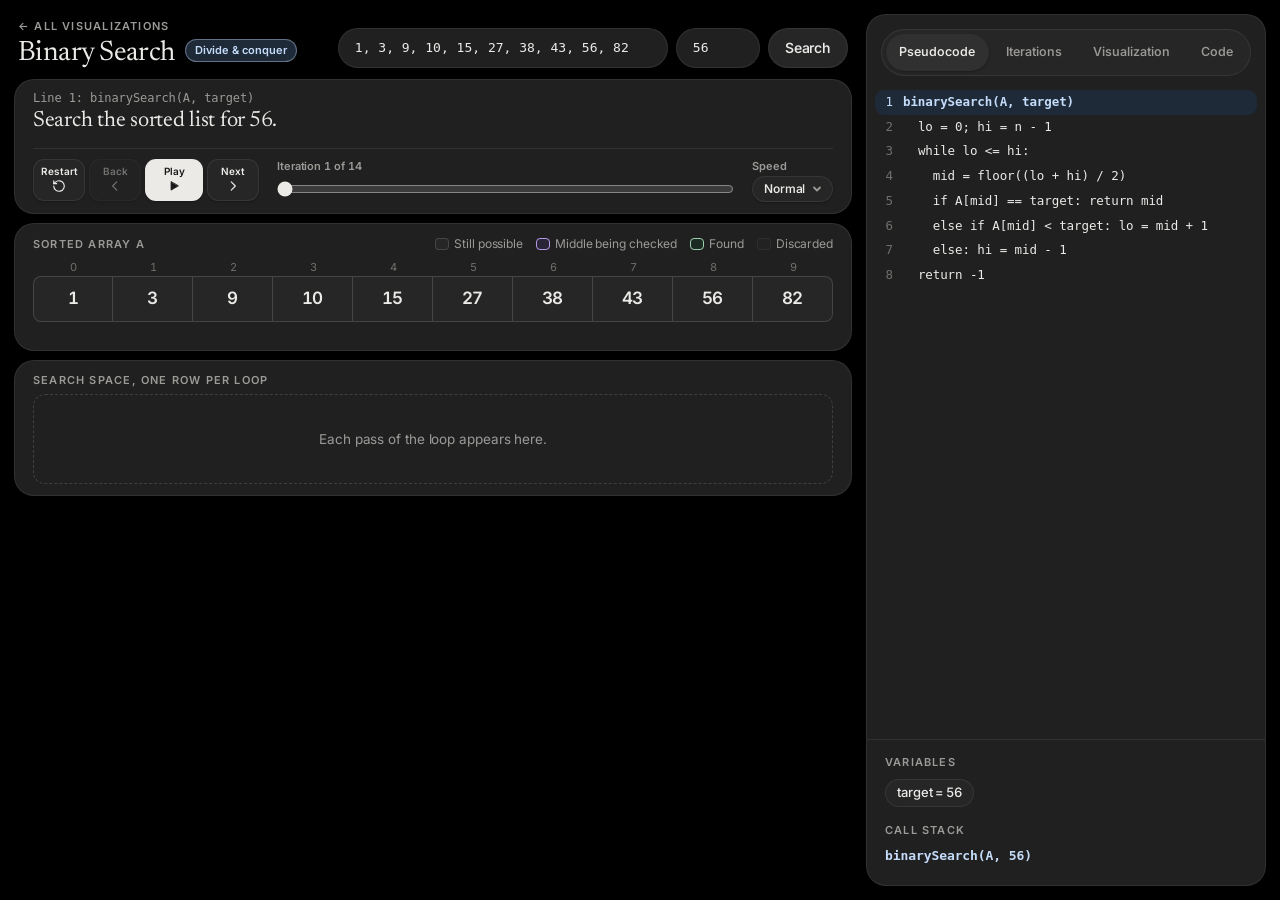
==== binarysearch.html @ ec115560 "Add sort algorithm visualizations" ====
<!doctype html>
<html lang="en">
<head>
<meta charset="utf-8">
<meta name="viewport" content="width=device-width, initial-scale=1">
<title>Binary Search</title>
<link rel="preconnect" href="https://fonts.googleapis.com">
<link rel="preconnect" href="https://fonts.gstatic.com" crossorigin>
<link href="https://fonts.googleapis.com/css2?family=Newsreader:opsz,wght@6..72,400..600&family=Inter:wght@400..700&display=swap" rel="stylesheet">
<script src="theme.js"></script>
<link rel="stylesheet" href="styles.css">
</head>
<body>
<script src="code.js"></script>
<script src="player.js"></script>
<script src="algos/binarysearch.js"></script>
<script>
const { PSEUDO, buildSteps } = ALGOS.binarysearch;

/* ui */
startPlayer({
  title: 'Binary Search',
  divideAndConquer: true,
  pseudo: PSEUDO,
  code: LISTINGS.binarysearch,
  targetLabel: 'Target',
  initial: '1, 3, 9, 10, 15, 27, 38, 43, 56, 82',
  initialTarget: '56',
  parse(text, targetText) {
    const list = parseList(text);
    if (!list) return { error: LIST_ERROR };
    if (!/^-?\d{1,3}$/.test(targetText.trim())) return { error: 'Enter a whole number target, up to 3 digits.' };
    list.sort((a, b) => a - b); // binary search only works on a sorted list
    return { data: { list, target: Number(targetText) }, text: list.join(', ') };
  },
  build: buildSteps,
  overview(r) {
    const last = r.steps[r.steps.length - 1];
    const rows = [{ label: `Search for ${last.vars.target ?? last.stack[0].match(/, (-?\d+)\)/)[1]}`, groups: [last.A] }];
    last.passes.forEach((p, n) => rows.push({ label: `Loop ${n + 1}: ${p.note}`, groups: [last.A.slice(p.lo, p.hi + 1).map((v, i) => p.lo + i === p.mid ? { v, c: last.found === p.mid ? 'g' : 'v' } : v)] }));
    rows.push({ label: last.found === null ? 'Not found, return -1' : `Found at index ${last.found}`, groups: [] });
    return rows;
  },
  sections: `
    <section class="card">
      <div class="sec-head">
        <p class="label">Sorted array A</p>
        <ul class="legend">
          <li><i class="l-range"></i>Still possible</li>
          <li><i class="l-merge"></i>Middle being checked</li>
          <li><i class="l-done"></i>Found</li>
          <li><i class="l-out"></i>Discarded</li>
        </ul>
      </div>
      <div class="scroll-x"><div class="array" id="arrayA"></div></div>
    </section>
    <section class="card">
      <div class="sec-head"><p class="label">Search space, one row per loop</p></div>
      <div class="scroll-x"><div class="passes" id="passes"></div></div>
    </section>`,
  render(s) {
    $('arrayA').innerHTML = slots(s.A, i => {
      const ptr = [];
      if (i === s.lo) ptr.push('lo');
      if (i === s.mid) ptr.push('mid');
      if (i === s.hi) ptr.push('hi');
      let cls = '';
      if (s.found === i) cls = 'q-done q-focus';
      else if (s.lo === null) cls = '';
      else if (i < s.lo || i > s.hi) cls = 'used';
      else if (i === s.mid) cls = 'q-hi q-focus';
      else cls = 'q-lo';
      return { top: i, ptr: ptr.join(' '), cls };
    });
    $('passes').innerHTML = s.passes.length
      ? s.passes.map((p, n) => {
          const cells = s.A.map((v, i) => {
            if (i < p.lo || i > p.hi) return '<span class="blank"></span>';
            const cl = [];
            if (i === p.lo) cl.push('first');
            if (i === p.hi) cl.push('last');
            if (i === p.mid) cl.push(s.found === i ? 'hit' : 'mid');
            return `<span class="${cl.join(' ')}">${v}</span>`;
          }).join('');
          return `<div class="pass"><div class="pass-note"><b>Loop ${n + 1}</b>${p.note}</div><div class="pass-cells">${cells}</div></div>`;
        }).join('')
      : '<div class="empty" style="min-height:90px">Each pass of the loop appears here.</div>';
  },
});
</script>
</body>
</html>
---- styles.css ----
/* Look borrowed from CentFolio's Sesame theme */
:root {
  color-scheme: dark;
  --bg: #000000; --card: #202020; --card-2: #262626; --raised: #303030;
  --line: rgba(255,255,255,.075); --line-2: rgba(255,255,255,.14);
  --text: #ebeae7; --muted: #9b9a97; --dim: #706f6b;
  --green: #9fcfb0; --green-dim: #1b2b21;
  --purple: #b49bea; --purple-dim: #2a2437;
  --date: #c4dcfa; --date-dim: #1f2a38;
  --red: #d99194;
  --want: #e597bd; --want-dim: #33222b;
  --accent: #ebeae7; --accent-ink: #191919;
  --shadow-sm: 0 1px 2px rgba(0,0,0,.28);
  --serif: "Newsreader", "Iowan Old Style", Georgia, "Times New Roman", serif;
  --sans: "Inter", -apple-system, BlinkMacSystemFont, "Segoe UI", system-ui, sans-serif;
  --mono: ui-monospace, "SF Mono", Menlo, Consolas, monospace;
  --r: 20px; --r-sm: 12px;
  --ease: cubic-bezier(.2,.8,.2,1); --spring: cubic-bezier(.3,1.25,.4,1);
}
:root[data-theme="light"] {
  color-scheme: light;
  --bg: #f4efe3; --card: #fbf7ed; --card-2: #ece4d3; --raised: #e3dac6;
  --line: rgba(40,38,33,.13); --line-2: rgba(40,38,33,.24);
  --text: #24231f; --muted: #56554f; --dim: #76756f;
  --green: #2f6b4c; --green-dim: #e0ecdf;
  --purple: #7955b3; --purple-dim: #ece4f5;
  --date: #3f6cb0; --date-dim: #e1e9f5;
  --red: #b8453f;
  --want: #b0487c; --want-dim: #f9edf3;
  --accent: #37352f; --accent-ink: #ffffff;
  --shadow-sm: 0 1px 2px rgba(15,15,15,.07), 0 2px 8px -3px rgba(15,15,15,.12);
}
* { box-sizing: border-box; }
[hidden] { display: none !important; }
html, body { height: 100%; }
body { margin: 0; background: var(--bg); color: var(--text); font: 15px/1.5 var(--sans); -webkit-font-smoothing: antialiased; letter-spacing: -.006em; }
@media (prefers-reduced-motion: reduce) { * { transition: none !important; } }

button, input, select { font: inherit; color: inherit; }
button { cursor: pointer; }
:focus-visible { outline: 2px solid color-mix(in srgb, var(--text) 55%, transparent); outline-offset: 2px; }

.app { display: grid; grid-template-columns: minmax(0, 1fr) 400px; gap: 14px; height: 100vh; padding: 14px; }
.main { overflow-y: auto; min-width: 0; display: flex; flex-direction: column; gap: 9px; padding: 4px; margin: -4px; }
.card { background: var(--card); border: 1px solid var(--line); border-radius: var(--r); padding: 11px 18px 11px; box-shadow: var(--shadow-sm); }
.side { background: var(--card); border: 1px solid var(--line); border-radius: var(--r); box-shadow: var(--shadow-sm); display: flex; flex-direction: column; min-height: 0; overflow: hidden; }

.head { display: flex; flex-wrap: wrap; gap: 10px 18px; align-items: flex-end; justify-content: space-between; padding: 4px 4px 2px; }
.eyebrow, .label { font-size: 11px; letter-spacing: .11em; color: var(--muted); text-transform: uppercase; font-weight: 600; margin: 0; }
h1 { font-family: var(--serif); font-size: 28px; line-height: 1.08; letter-spacing: -.022em; font-weight: 500; margin: 3px 0 0; }
form { display: flex; gap: 8px; flex-wrap: wrap; align-items: center; justify-content: flex-end; }
form input { width: 330px; max-width: 100%; height: 40px; padding: 0 16px; border-radius: 999px; border: 1px solid var(--line); background: var(--card); font-family: var(--mono); font-size: 13px; }
form input:focus { outline: 0; border-color: var(--line-2); }
.error { color: var(--red); font-size: 13px; width: 100%; margin: 0; text-align: right; }
.error:empty { display: none; }

.pill { height: 40px; padding: 0 16px; border-radius: 999px; border: 1px solid var(--line); background: var(--card-2); font-size: 14px; font-weight: 550; letter-spacing: -.01em; box-shadow: var(--shadow-sm); transition: transform .25s var(--spring), background .15s, opacity .15s; }
.pill:hover { background: var(--raised); }
.pill:active { transform: scale(.96); }
.pill:disabled { opacity: .4; cursor: default; transform: none; }
.pill.primary { background: var(--accent); color: var(--accent-ink); border-color: transparent; min-width: 84px; }
.pill.primary:hover { filter: brightness(.94); background: var(--accent); }
select.pill { -webkit-appearance: none; appearance: none; padding-right: 32px; cursor: pointer;
  background-image: url("data:image/svg+xml,%3Csvg xmlns='http://www.w3.org/2000/svg' width='12' height='12' fill='none' stroke='%239b9a97' stroke-width='1.8' stroke-linecap='round' stroke-linejoin='round'%3E%3Cpath d='m3 4.5 3 3 3-3'/%3E%3C/svg%3E"); background-repeat: no-repeat; background-position: right 13px center; }

.now { display: flex; flex-direction: column; gap: 9px; }
.now-text { min-height: 48px; }
.now small { display: block; color: var(--muted); font: 12px var(--mono); margin-bottom: 3px; }
.now-text span { font-family: var(--serif); font-size: 21px; line-height: 1.25; font-weight: 500; letter-spacing: -.012em; }
.controls { display: flex; flex-wrap: wrap; gap: 8px 18px; align-items: center; padding-top: 9px; border-top: 1px solid var(--line); }
.transport { display: flex; gap: 4px; flex: none; }
.tbtn { width: 52px; height: 42px; padding: 0; display: flex; flex-direction: column; align-items: center; justify-content: center; gap: 3px; border-radius: 11px; border: 1px solid var(--line); background: var(--card-2); color: var(--text); font-size: 10px; font-weight: 600; letter-spacing: 0; line-height: 1; box-shadow: var(--shadow-sm); transition: transform .25s var(--spring), background .15s, opacity .15s; }
.tbtn svg { width: 14px; height: 14px; fill: none; stroke: currentColor; stroke-width: 2; stroke-linecap: round; stroke-linejoin: round; }
.tbtn:hover { background: var(--raised); }
.tbtn:active { transform: scale(.94); }
.tbtn:disabled { opacity: .4; cursor: default; transform: none; background: var(--card-2); }
.tbtn.primary { width: 58px; background: var(--accent); color: var(--accent-ink); border-color: transparent; }
.tbtn.primary:hover { background: var(--accent); filter: brightness(.94); }
.tbtn.primary svg { fill: currentColor; stroke-width: 1.5; }
.field { display: flex; flex-direction: column; justify-content: center; gap: 2px; font-size: 11px; font-weight: 600; color: var(--muted); }
.field.grow { flex: 1 1 220px; min-width: 180px; }
.field select.pill { height: 26px; font-size: 12px; padding-left: 11px; padding-right: 26px; background-position: right 9px center; color: var(--text); }
.field input[type=range] { width: 100%; margin: 0; height: 26px; accent-color: var(--accent); }
.count { font-variant-numeric: tabular-nums; }

.sec-head { display: flex; flex-wrap: wrap; gap: 6px 16px; align-items: center; justify-content: space-between; margin-bottom: 6px; }
.scroll-x { overflow-x: auto; }
.array { display: flex; gap: 0; min-width: 520px; }
.slot { flex: 1 1 0; min-width: 0; text-align: center; }
.slot small { display: block; font-size: 11px; color: var(--dim); height: 17px; font-variant-numeric: tabular-nums; }
.slot .ptr { font: 700 12px var(--mono); color: var(--text); padding-top: 2px; }
.cell { display: block; font-size: 17px; font-weight: 600; font-variant-numeric: tabular-nums; padding: 9px 0; border: 1px solid var(--line-2); border-radius: 0; background: var(--card-2); transition: background .2s, border-color .2s, opacity .2s; }
.slot + .slot .cell { border-left: 0; }
.slot:first-child .cell { border-radius: 8px 0 0 8px; }
.slot:last-child .cell { border-radius: 0 8px 8px 0; }
.slot.range .cell { background: var(--date-dim); border-color: color-mix(in srgb, var(--date) 55%, transparent); }
.slot.write .cell { background: var(--green-dim); box-shadow: inset 0 0 0 2px var(--green); border-color: transparent; color: var(--green); }
.slot.compare .cell { background: var(--purple-dim); box-shadow: inset 0 0 0 2px var(--purple); border-color: transparent; color: var(--purple); }
.slot.used .cell { opacity: .32; }
.workspace .array { min-width: 0; }

.tree { position: relative; min-width: 640px; }
.tree svg { position: absolute; inset: 0; width: 100%; height: 100%; }
.tree line { stroke: var(--line-2); stroke-width: 1.25; }
.tree line.on { stroke: var(--dim); }
.node { position: absolute; height: 36px; padding: 0 3px; transition: left .2s var(--ease); }
.node > div { display: flex; height: 100%; border: 1px solid var(--line-2); border-radius: 8px; overflow: hidden; background: var(--card-2); transition: background .2s, border-color .2s; }
.node span { flex: 1 1 0; min-width: 0; display: flex; align-items: center; justify-content: center; font-size: 14px; font-weight: 550; font-variant-numeric: tabular-nums; }
.node span + span { border-left: 1px solid var(--line-2); }
.node.todo > div { border: 1px dashed var(--line-2); background: transparent; }
.node.todo span + span { border-left-color: transparent; }
.node.done > div { background: var(--green-dim); border-color: color-mix(in srgb, var(--green) 50%, transparent); color: var(--green); }
.node.merging > div { background: var(--purple-dim); border-color: color-mix(in srgb, var(--purple) 60%, transparent); color: var(--purple); }
.node.current > div { box-shadow: inset 0 0 0 2px var(--date); border-color: transparent; }
.node.merging.current > div { box-shadow: inset 0 0 0 2px var(--purple); }

.workspace { display: grid; grid-template-columns: 1fr 1fr; gap: 16px; min-height: 110px; }
.workspace .label { margin-bottom: 7px; text-transform: none; letter-spacing: 0; font-size: 12.5px; font-weight: 550; }
.empty { grid-column: 1 / -1; color: var(--muted); font-size: 13.5px; border: 1px dashed var(--line-2); border-radius: var(--r-sm); display: flex; align-items: center; justify-content: center; text-align: center; padding: 10px; }

.legend { display: flex; flex-wrap: wrap; gap: 4px 13px; font-size: 12px; color: var(--muted); list-style: none; padding: 0; margin: 0; }
.legend i { display: inline-block; width: 14px; height: 12px; border: 1px solid var(--line-2); border-radius: 4px; background: var(--card-2); margin-right: 5px; vertical-align: -1.5px; }
.legend .l-todo { border-style: dashed; background: transparent; }
.legend .l-cur { box-shadow: inset 0 0 0 2px var(--date); border-color: transparent; }
.legend .l-merge { background: var(--purple-dim); border-color: var(--purple); }
.legend .l-done { background: var(--green-dim); border-color: var(--green); }

.seg { display: flex; gap: 4px; background: var(--card-2); padding: 4px; border-radius: 999px; border: 1px solid var(--line); margin: 14px; flex: none; }
.seg button { flex: 1 1 auto; border: 0; background: transparent; color: var(--muted); padding: 9px 10px; border-radius: 999px; font-size: 12.5px; font-weight: 550; transition: color .2s, background .2s; }
.seg button:hover { color: var(--text); }
.seg button[aria-pressed=true] { background: var(--raised); color: var(--text); box-shadow: var(--shadow-sm); }
.pane { flex: 1; overflow-y: auto; min-height: 0; }
.pane-trace { display: flex; flex-direction: column; overflow: hidden; }
.listing { flex: 1; min-height: 0; overflow-y: auto; }
.pane-trace .vars { flex: none; }

.code { padding: 0 8px 12px; font: 12.5px/1.5 var(--mono); }
.code div { display: grid; grid-template-columns: 28px 1fr; white-space: pre-wrap; padding: 3px 8px 3px 0; border-radius: 9px; transition: background .15s; }
.code b { font-weight: 400; color: var(--dim); text-align: right; padding-right: 10px; user-select: none; }
.code .on { background: var(--date-dim); color: var(--date); font-weight: 700; }
.code .on b { color: var(--date); }
.vars { border-top: 1px solid var(--line); padding: 14px 18px 18px; }
.vars .label { margin-bottom: 8px; }
.chips { display: flex; flex-wrap: wrap; gap: 6px; margin-bottom: 15px; min-height: 28px; }
.chips span { font-size: 13px; font-weight: 500; font-variant-numeric: tabular-nums; background: var(--card-2); border: 1px solid var(--line); border-radius: 999px; padding: 3px 11px; }
.stack { font: 13px/1.6 var(--mono); list-style: none; margin: 0; padding: 0; color: var(--muted); }
.stack li:last-child { font-weight: 700; color: var(--date); }

.rows { list-style: none; margin: 0; padding: 0 8px 10px; }
.rows button { display: grid; grid-template-columns: 34px 1fr; gap: 0 4px; width: 100%; text-align: left; background: none; border: 0; border-radius: var(--r-sm); padding: 9px 10px 9px 4px; font-size: 13px; line-height: 1.4; transition: background .12s; }
.rows button:hover { background: var(--card-2); }
.rows .n { font-size: 11.5px; color: var(--dim); grid-row: span 2; padding-top: 1px; text-align: right; padding-right: 7px; font-variant-numeric: tabular-nums; }
.rows code { font: 12px/1.45 var(--mono); color: var(--muted); overflow-wrap: anywhere; margin-top: 1px; }
.rows .major { font-weight: 600; }
.rows .major code { color: var(--green); font-weight: 700; }
.rows button.on { background: var(--date-dim); }
.rows button.on .n, .rows button.on code { color: var(--date); }

@media (max-width: 900px) {
  .app { grid-template-columns: minmax(0, 1fr); height: auto; padding: 16px; }
  .main { overflow: visible; }
  .pane { max-height: 480px; flex: none; }
  form { justify-content: flex-start; }
  form input { width: 100%; }
}

/* quicksort and binary search */
.slot.scope .cell { background: var(--raised); }
.slot.q-lo .cell { background: var(--date-dim); color: var(--date); }
.slot.q-hi .cell { background: var(--purple-dim); color: var(--purple); }
.slot.q-piv .cell { background: var(--want-dim); color: var(--want); }
.slot.q-done .cell { background: var(--green-dim); color: var(--green); }
.slot.q-focus .cell { box-shadow: inset 0 0 0 2px var(--text); }
.node span.piv { background: var(--want-dim); color: var(--want); }
.legend .l-lo { background: var(--date-dim); border-color: var(--date); }
.legend .l-hi { background: var(--purple-dim); border-color: var(--purple); }
.legend .l-piv { background: var(--want-dim); border-color: var(--want); }
.legend .l-out { opacity: .4; }
.field-target { width: 84px !important; }
.back { color: inherit; text-decoration: none; }
.back:hover { color: var(--text); }

.passes { display: flex; flex-direction: column; gap: 8px; min-height: 90px; min-width: 620px; }
.pass { display: grid; grid-template-columns: 190px minmax(0, 1fr); gap: 12px; align-items: center; }
.pass-note { font-size: 12.5px; line-height: 1.35; color: var(--muted); }
.pass-note b { display: block; color: var(--text); font-weight: 600; }
.pass-cells { display: flex; height: 36px; }
.pass-cells span { flex: 1 1 0; min-width: 0; display: flex; align-items: center; justify-content: center; font-size: 14px; font-weight: 550; font-variant-numeric: tabular-nums; border: 1px solid var(--line-2); border-left: 0; background: var(--card-2); }
.pass-cells .first { border-left: 1px solid var(--line-2); border-radius: 8px 0 0 8px; }
.pass-cells .last { border-radius: 0 8px 8px 0; }
.pass-cells .first.last { border-radius: 8px; }
.pass-cells .blank { border: 0; background: transparent; }
.pass-cells .mid { background: var(--purple-dim); color: var(--purple); }
.pass-cells .hit { background: var(--green-dim); color: var(--green); }

/* home page */
.home { max-width: 1100px; margin: 0 auto; padding: 44px 24px; }
.home h1 { font-size: 38px; }
.home-sub { color: var(--muted); margin: 8px 0 28px; }
.grid { display: grid; grid-template-columns: repeat(auto-fill, 340px); justify-content: center; gap: 16px; }
.tile { width: 340px; height: 340px; display: flex; flex-direction: column; padding: 20px; color: inherit; text-decoration: none; background: var(--card); border: 1px solid var(--line); border-radius: var(--r); box-shadow: var(--shadow-sm); transition: transform .25s var(--spring), border-color .15s; }
.tile:hover { transform: translateY(-3px); border-color: var(--line-2); }
.tile:active { transform: scale(.985); }
.tile h2 { flex: none; height: 30px; font-family: var(--serif); font-size: 24px; line-height: 30px; font-weight: 500; letter-spacing: -.015em; margin: 0; }
.mini { flex: none; height: 150px; display: flex; flex-direction: column; justify-content: center; gap: 7px; }
.mini-row { display: flex; justify-content: center; gap: 12px; }
.mini-arr { display: flex; }
.mini-arr span { width: 30px; height: 27px; display: flex; align-items: center; justify-content: center; font-size: 12px; font-weight: 600; font-variant-numeric: tabular-nums; border: 1px solid var(--line-2); border-left-width: 0; background: var(--card-2); }
.mini-arr span:first-child { border-left-width: 1px; border-radius: 6px 0 0 6px; }
.mini-arr span:last-child { border-radius: 0 6px 6px 0; }
.mini-arr .x { visibility: hidden; }
.mini-arr .g { background: var(--green-dim); color: var(--green); }
.mini-arr .b { background: var(--date-dim); color: var(--date); }
.mini-arr .v { background: var(--purple-dim); color: var(--purple); }
.mini-arr .p { background: var(--want-dim); color: var(--want); }
.tile p { flex: none; height: 60px; margin: 0; font-size: 13.5px; line-height: 20px; color: var(--muted); }
.tile .big-o { flex: none; margin-top: auto; display: flex; flex-direction: column; font-size: 12px; line-height: 18px; font-weight: 600; color: var(--text); }
@media (max-width: 400px) { .grid { grid-template-columns: minmax(0, 1fr); } .tile { width: 100%; height: auto; } .tile p { height: auto; margin-bottom: 10px; } .home { padding: 28px 16px; } }
.mini-arr .x + span:not(.x) { border-left-width: 1px; border-radius: 6px 0 0 6px; }
.mini-arr .x + span:last-child { border-radius: 6px; }
.node.current > div { box-shadow: none; outline: 2px solid var(--date); outline-offset: -2px; }
.node.merging.current > div { box-shadow: none; outline-color: var(--purple); }
.legend .l-focus { box-shadow: inset 0 0 0 2px var(--text); border-color: transparent; }
.home-head { display: flex; flex-wrap: wrap; gap: 14px 20px; align-items: flex-start; justify-content: space-between; }
.theme-switch { position: relative; flex: none; width: 46px; height: 26px; margin-top: 4px; padding: 0; border-radius: 999px; border: 1px solid var(--line-2); background: var(--raised); cursor: pointer; transition: background-color .35s ease, border-color .35s ease; }
.theme-switch .knob { position: absolute; top: 2px; left: 2px; width: 20px; height: 20px; border-radius: 999px; background: #ebeae7; color: #2b2b2b; box-shadow: 0 1px 3px rgba(0,0,0,.4); transition: transform .4s var(--spring), width .15s ease, background-color .35s ease, color .35s ease; }
.theme-switch svg { position: absolute; inset: 4px; width: 12px; height: 12px; fill: none; stroke: currentColor; stroke-width: 2.2; stroke-linecap: round; stroke-linejoin: round; transition: opacity .25s ease, transform .4s var(--spring); }
.theme-switch .icon-moon { fill: currentColor; }
.theme-switch .icon-sun { opacity: 0; transform: rotate(-90deg) scale(.5); }
.theme-switch:active .knob { width: 24px; }
:root[data-theme="light"] .theme-switch { background: #e8b64c; border-color: #cf9c2f; }
:root[data-theme="light"] .theme-switch .knob { transform: translateX(20px); background: #ffffff; color: #a15c00; }
:root[data-theme="light"] .theme-switch:active .knob { transform: translateX(16px); }
:root[data-theme="light"] .theme-switch .icon-moon { opacity: 0; transform: rotate(90deg) scale(.5); }
:root[data-theme="light"] .theme-switch .icon-sun { opacity: 1; transform: none; }
/* the page fades between themes while the switch moves */
body { transition: background-color .35s ease, color .35s ease; }
.home *:not(.theme-switch, .theme-switch *) { transition: background-color .35s ease, border-color .35s ease, color .35s ease; }
.home .tile { transition: transform .25s var(--spring), background-color .35s ease, border-color .35s ease, color .35s ease; }
.src-view { flex: 1; min-height: 0; display: flex; flex-direction: column; }
.seg.lang { margin: 0 14px 10px; padding: 3px; }
.seg.lang button { flex: 1 1 0; padding: 5px 6px; font-size: 12px; }
/* heap and tree diagrams */
.graph { position: relative; min-width: 520px; margin: 4px 0; }
.graph svg { position: absolute; inset: 0; width: 100%; height: 100%; }
.graph line { stroke: var(--dim); stroke-width: 1.25; }
.graph line.off { stroke: var(--line); }
.gnode { position: absolute; width: 34px; height: 34px; margin-left: -17px; display: flex; align-items: center; justify-content: center; border-radius: 50%; border: 1px solid var(--line-2); background: var(--card-2); font-size: 13px; font-weight: 600; font-variant-numeric: tabular-nums; }
.gnode.root { background: var(--want-dim); border-color: var(--want); color: var(--want); }
.gnode.child { background: var(--purple-dim); border-color: var(--purple); color: var(--purple); }
.gnode.done { background: var(--green-dim); border-color: var(--green); color: var(--green); }
.gnode.focus { box-shadow: inset 0 0 0 2px var(--text); }
.gnode.current { box-shadow: inset 0 0 0 2px var(--date); }

/* radix digit and bucket columns */
.dig { color: var(--want); text-decoration: underline; text-underline-offset: 3px; }
.legend .l-dig { background: var(--want-dim); border-color: var(--want); }
.buckets { display: grid; grid-template-columns: repeat(var(--n), minmax(0, 1fr)); gap: 5px; min-width: 560px; }
.bucket { min-height: 150px; display: flex; flex-direction: column; gap: 3px; padding: 4px; border: 1px solid var(--line-2); border-radius: 8px; }
.bucket small { text-align: center; font-size: 11px; color: var(--dim); }
.bucket.on { box-shadow: inset 0 0 0 2px var(--date); border-color: transparent; }
.bitem { padding: 4px 0; text-align: center; font-size: 13px; font-weight: 600; font-variant-numeric: tabular-nums; border-radius: 5px; background: var(--card-2); }
.bitem.sorted { background: var(--green-dim); color: var(--green); }
.bitem.mark { background: var(--purple-dim); color: var(--purple); }

/* link to the special sorts page */
.wide-pill { grid-column: 1 / -1; display: flex; align-items: center; gap: 14px; height: 58px; padding: 0 22px 0 26px; color: inherit; text-decoration: none; background: var(--card); border: 1px solid var(--line); border-radius: 999px; box-shadow: var(--shadow-sm); }
.wide-pill span { font-family: var(--serif); font-size: 21px; font-weight: 500; letter-spacing: -.012em; }
.wide-pill small { margin-left: auto; font-size: 12.5px; color: var(--muted); }
.wide-pill svg { flex: none; width: 16px; height: 16px; fill: none; stroke: var(--muted); stroke-width: 2; stroke-linecap: round; stroke-linejoin: round; }
.home .wide-pill { transition: transform .25s var(--spring), background-color .35s ease, border-color .35s ease, color .35s ease; }
.wide-pill:hover { transform: translateY(-2px); border-color: var(--line-2); }
.wide-pill:active { transform: scale(.995); }
@media (max-width: 400px) { .wide-pill small { display: none; } .wide-pill svg { margin-left: auto; } }

/* headline type */
h1, .tile h2 { font-weight: 400; letter-spacing: -.02em; font-optical-sizing: auto; }
.home h1 { font-size: 44px; line-height: 1.05; }
.now-text span { font-weight: 400; font-size: 22px; }
.wide-pill span { font-weight: 400; font-size: 22px; }

/* divide and conquer tag */
.tile-head { flex: none; height: 30px; display: flex; align-items: center; justify-content: space-between; gap: 8px; }
.tag { flex: none; display: inline-block; padding: 2px 9px; border-radius: 999px; font: 600 11px/1.5 var(--sans); letter-spacing: 0; color: var(--date); background: var(--date-dim); border: 1px solid color-mix(in srgb, var(--date) 40%, transparent); white-space: nowrap; vertical-align: middle; }
.title-row .tag { margin-left: 10px; position: relative; top: -3px; }

/* whole-algorithm visualization tab */
.overview { padding: 2px 14px 16px; font: 12px/1.5 var(--mono); }
.ov-note { margin: 0 0 12px; font: 12.5px/1.45 var(--sans); color: var(--muted); }
.ov-row { padding: 7px 0; border-bottom: 1px solid var(--line); }
.ov-row:last-child { border-bottom: 0; }
.ov-row p { margin: 3px 0 0; text-align: center; font: 11.5px/1.35 var(--sans); color: var(--muted); }
.ov-groups { display: flex; flex-wrap: wrap; justify-content: center; gap: 3px 8px; }
.ov-g { white-space: nowrap; }
.ov-g i { font-style: normal; font-weight: 700; }
.ov-g .g { color: var(--green); }
.ov-g .p { color: var(--want); }
.ov-g .v { color: var(--purple); }
.ov-g .b { color: var(--date); }
@media (max-width: 900px) { .home h1 { font-size: 34px; } }
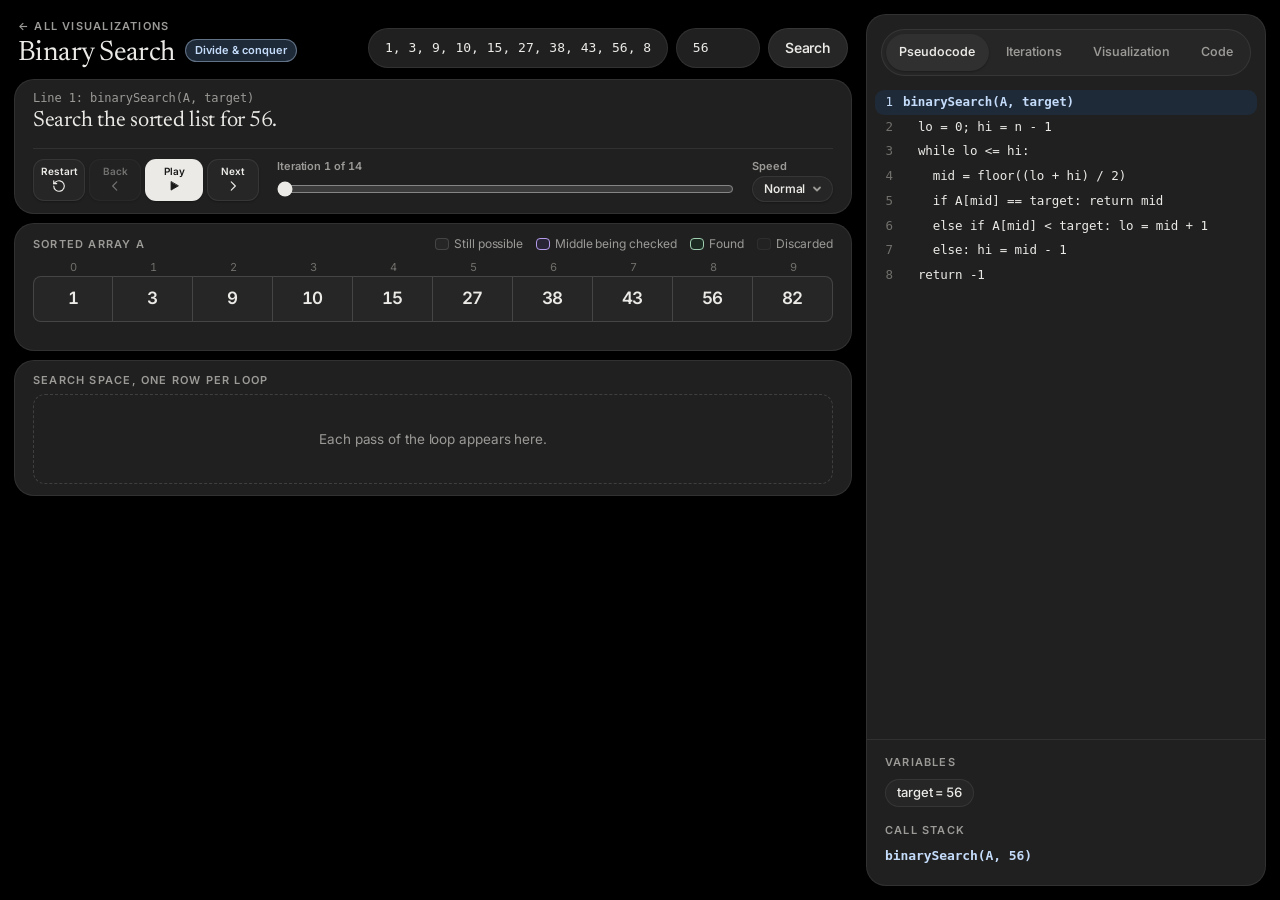
==== commit 77d04a5f: "Add recurrence and complexity lessons and improve narrow layouts" ====
--- a/binarysearch.html
+++ b/binarysearch.html
@@ -14,6 +14,7 @@
 <script src="code.js"></script>
 <script src="player.js"></script>
 <script src="algos/binarysearch.js"></script>
+<script src="analysis.js"></script>
 <script>
 const { PSEUDO, buildSteps } = ALGOS.binarysearch;
 
@@ -21,6 +22,7 @@
 startPlayer({
   title: 'Binary Search',
   divideAndConquer: true,
+  analysis: ANALYSIS.binarysearch,
   pseudo: PSEUDO,
   code: LISTINGS.binarysearch,
   targetLabel: 'Target',
--- a/styles.css
+++ b/styles.css
@@ -48,8 +48,9 @@
 .head { display: flex; flex-wrap: wrap; gap: 10px 18px; align-items: flex-end; justify-content: space-between; padding: 4px 4px 2px; }
 .eyebrow, .label { font-size: 11px; letter-spacing: .11em; color: var(--muted); text-transform: uppercase; font-weight: 600; margin: 0; }
 h1 { font-family: var(--serif); font-size: 28px; line-height: 1.08; letter-spacing: -.022em; font-weight: 500; margin: 3px 0 0; }
-form { display: flex; gap: 8px; flex-wrap: wrap; align-items: center; justify-content: flex-end; }
-form input { width: 330px; max-width: 100%; height: 40px; padding: 0 16px; border-radius: 999px; border: 1px solid var(--line); background: var(--card); font-family: var(--mono); font-size: 13px; }
+form { flex: 1 1 340px; max-width: 480px; margin-left: auto; display: flex; gap: 8px; flex-wrap: wrap; align-items: center; }
+form input { flex: 1 1 0; width: auto; min-width: 0; height: 40px; padding: 0 16px; border-radius: 999px; border: 1px solid var(--line); background: var(--card); font-family: var(--mono); font-size: 13px; }
+form .pill { flex: none; }
 form input:focus { outline: 0; border-color: var(--line-2); }
 .error { color: var(--red); font-size: 13px; width: 100%; margin: 0; text-align: right; }
 .error:empty { display: none; }
@@ -85,8 +86,8 @@
 
 .sec-head { display: flex; flex-wrap: wrap; gap: 6px 16px; align-items: center; justify-content: space-between; margin-bottom: 6px; }
 .scroll-x { overflow-x: auto; }
-.array { display: flex; gap: 0; min-width: 520px; }
-.slot { flex: 1 1 0; min-width: 0; text-align: center; }
+.array { display: flex; gap: 0; }
+.slot { flex: 1 1 0; min-width: 32px; text-align: center; }
 .slot small { display: block; font-size: 11px; color: var(--dim); height: 17px; font-variant-numeric: tabular-nums; }
 .slot .ptr { font: 700 12px var(--mono); color: var(--text); padding-top: 2px; }
 .cell { display: block; font-size: 17px; font-weight: 600; font-variant-numeric: tabular-nums; padding: 9px 0; border: 1px solid var(--line-2); border-radius: 0; background: var(--card-2); transition: background .2s, border-color .2s, opacity .2s; }
@@ -97,9 +98,9 @@
 .slot.write .cell { background: var(--green-dim); box-shadow: inset 0 0 0 2px var(--green); border-color: transparent; color: var(--green); }
 .slot.compare .cell { background: var(--purple-dim); box-shadow: inset 0 0 0 2px var(--purple); border-color: transparent; color: var(--purple); }
 .slot.used .cell { opacity: .32; }
-.workspace .array { min-width: 0; }
-
-.tree { position: relative; min-width: 640px; }
+.workspace > div { min-width: 0; overflow-x: auto; }
+
+.tree { position: relative; }
 .tree svg { position: absolute; inset: 0; width: 100%; height: 100%; }
 .tree line { stroke: var(--line-2); stroke-width: 1.25; }
 .tree line.on { stroke: var(--dim); }
@@ -156,13 +157,6 @@
 .rows button.on { background: var(--date-dim); }
 .rows button.on .n, .rows button.on code { color: var(--date); }
 
-@media (max-width: 900px) {
-  .app { grid-template-columns: minmax(0, 1fr); height: auto; padding: 16px; }
-  .main { overflow: visible; }
-  .pane { max-height: 480px; flex: none; }
-  form { justify-content: flex-start; }
-  form input { width: 100%; }
-}
 
 /* quicksort and binary search */
 .slot.scope .cell { background: var(--raised); }
@@ -176,7 +170,7 @@
 .legend .l-hi { background: var(--purple-dim); border-color: var(--purple); }
 .legend .l-piv { background: var(--want-dim); border-color: var(--want); }
 .legend .l-out { opacity: .4; }
-.field-target { width: 84px !important; }
+form .field-target { flex: 0 0 84px; }
 .back { color: inherit; text-decoration: none; }
 .back:hover { color: var(--text); }
 
@@ -241,7 +235,7 @@
 .seg.lang { margin: 0 14px 10px; padding: 3px; }
 .seg.lang button { flex: 1 1 0; padding: 5px 6px; font-size: 12px; }
 /* heap and tree diagrams */
-.graph { position: relative; min-width: 520px; margin: 4px 0; }
+.graph { position: relative; margin: 4px 0; }
 .graph svg { position: absolute; inset: 0; width: 100%; height: 100%; }
 .graph line { stroke: var(--dim); stroke-width: 1.25; }
 .graph line.off { stroke: var(--line); }
@@ -298,3 +292,76 @@
 .ov-g .v { color: var(--purple); }
 .ov-g .b { color: var(--date); }
 @media (max-width: 900px) { .home h1 { font-size: 34px; } }
+
+/* recurrence and complexity lessons */
+.viz-tabs { margin: 0 14px 12px; }
+.analysis { padding: 0 16px 20px; font-size: 13.5px; line-height: 1.5; }
+.analysis h3 { margin: 18px 0 6px; font: 400 20px/1.2 var(--serif); letter-spacing: -.012em; }
+.analysis h3:first-child { margin-top: 2px; }
+.analysis p { margin: 0 0 9px; }
+.analysis ul, .analysis ol { margin: 0 0 10px; padding-left: 20px; }
+.analysis li { margin-bottom: 5px; }
+.analysis code { font: 12px var(--mono); }
+.analysis b { font-weight: 600; }
+.formula { display: block; margin: 0 0 10px; padding: 9px 12px; overflow-x: auto; white-space: pre-wrap; font: 12.5px/1.55 var(--mono); color: var(--text); background: var(--card-2); border-radius: 10px; }
+.analysis .note { padding: 9px 12px; border-radius: 10px; background: var(--date-dim); }
+.analysis .warn { padding: 9px 12px; border-radius: 10px; background: var(--want-dim); }
+.rt { margin: 0 0 10px; }
+.rt-row { display: grid; grid-template-columns: minmax(0, 1fr) 62px; gap: 8px; align-items: center; margin-bottom: 4px; }
+.rt-row > b { text-align: right; font-size: 12.5px; font-variant-numeric: tabular-nums; }
+.rt-head { font-size: 11.5px; font-weight: 600; color: var(--muted); }
+.rt-head > b { font-size: 11.5px; color: var(--muted); }
+.rt-bar { position: relative; height: 24px; }
+.rt-bar span { position: absolute; top: 0; bottom: 0; display: flex; align-items: center; justify-content: center; overflow: hidden; border: 1px solid color-mix(in srgb, var(--date) 55%, transparent); border-radius: 5px; background: var(--date-dim); color: var(--date); font-size: 11px; font-weight: 600; font-variant-numeric: tabular-nums; }
+.rt-bar .leaf { background: var(--card-2); border-color: var(--line-2); color: var(--muted); }
+
+.cost-table { display: grid; grid-template-columns: minmax(0, 1fr) auto; gap: 1px 10px; margin: 0 0 10px; padding: 8px 12px; border-radius: 10px; background: var(--card-2); }
+.cost-table code { font: 12px/1.7 var(--mono); overflow-wrap: anywhere; }
+.cost-table b { font: 600 12px/1.7 var(--mono); color: var(--date); text-align: right; white-space: nowrap; }
+.viz-tabs { position: sticky; top: 0; z-index: 1; }
+
+/* narrower windows */
+@media (max-width: 1180px) {
+  .app { grid-template-columns: minmax(0, 1fr) 360px; }
+  .side > .seg { margin: 12px 10px; }
+  .side > .seg button { padding: 8px 5px; font-size: 11.5px; }
+  .pass { grid-template-columns: 150px minmax(0, 1fr); }
+  .passes { min-width: 0; }
+}
+@media (max-width: 1000px) {
+  .app { grid-template-columns: minmax(0, 1fr); height: auto; padding: 14px; }
+  .main { overflow: visible; margin: 0; padding: 0; }
+  .side { overflow: visible; }
+  .pane { flex: none; max-height: 560px; }
+  .head { align-items: stretch; flex-direction: column; }
+  form { flex: none; max-width: none; margin-left: 0; width: 100%; }
+  .error { text-align: left; }
+}
+@media (max-width: 680px) {
+  .workspace { grid-template-columns: minmax(0, 1fr); }
+  .pass { grid-template-columns: minmax(0, 1fr); gap: 3px; }
+  .pass-note b { display: inline; margin-right: 6px; }
+  .pass-cells span { min-width: 24px; }
+  .passes { gap: 10px; }
+  .sec-head { flex-direction: column; align-items: flex-start; }
+  .legend { gap: 3px 11px; }
+}
+@media (max-width: 560px) {
+  .app { padding: 10px; gap: 10px; }
+  .card { padding-left: 13px; padding-right: 13px; }
+  h1 { font-size: 26px; }
+  .now-text { min-height: 0; }
+  .now-text span { font-size: 19px; }
+  .controls { gap: 8px 10px; }
+  .transport { order: 1; }
+  .controls .field:not(.grow) { order: 2; margin-left: auto; }
+  .controls .field.grow { order: 3; flex: 1 1 100%; }
+  .cell { font-size: 15px; padding: 7px 0; }
+  .node span { font-size: 12px; }
+  .seg button { padding: 8px 5px; font-size: 11.5px; }
+  .seg.lang button { font-size: 11.5px; }
+  .buckets { min-width: 480px; }
+  .home h1 { font-size: 30px; }
+  .wide-pill { padding: 0 16px 0 20px; }
+  .wide-pill span { font-size: 19px; }
+}
